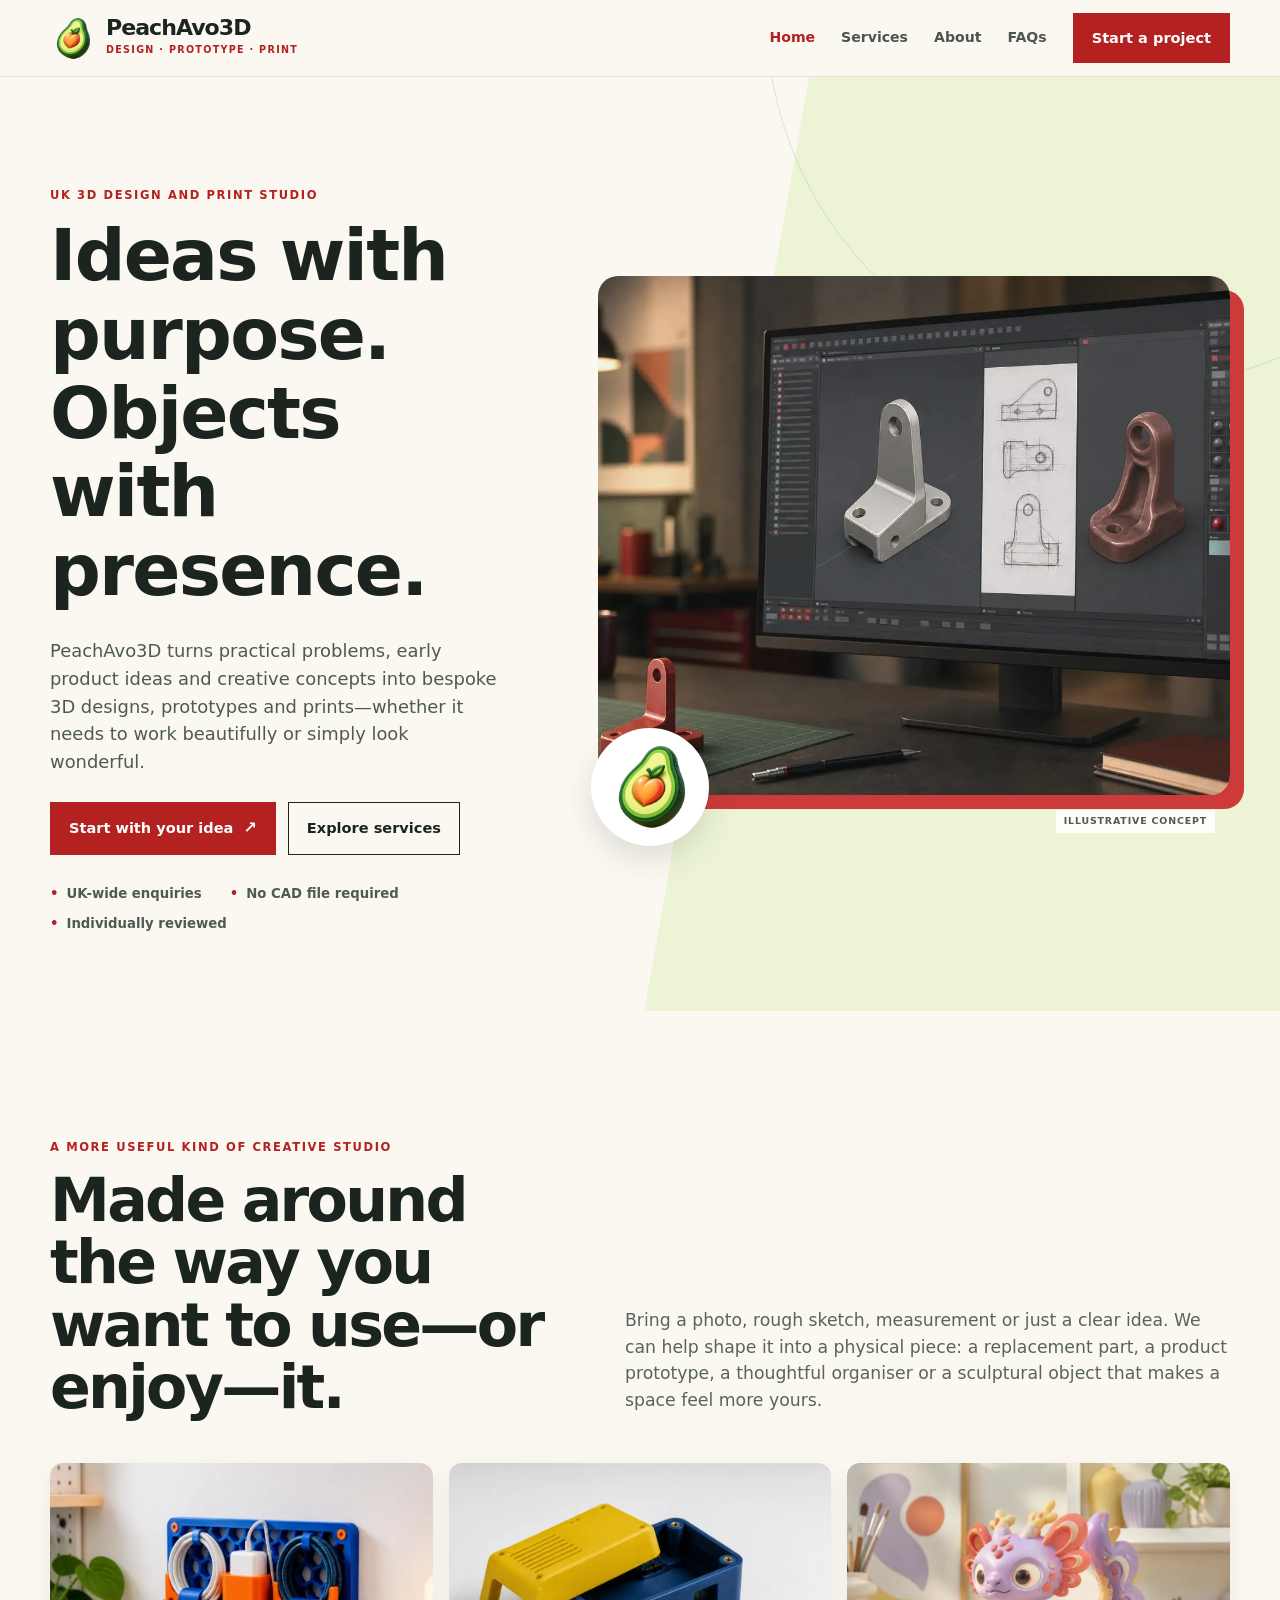
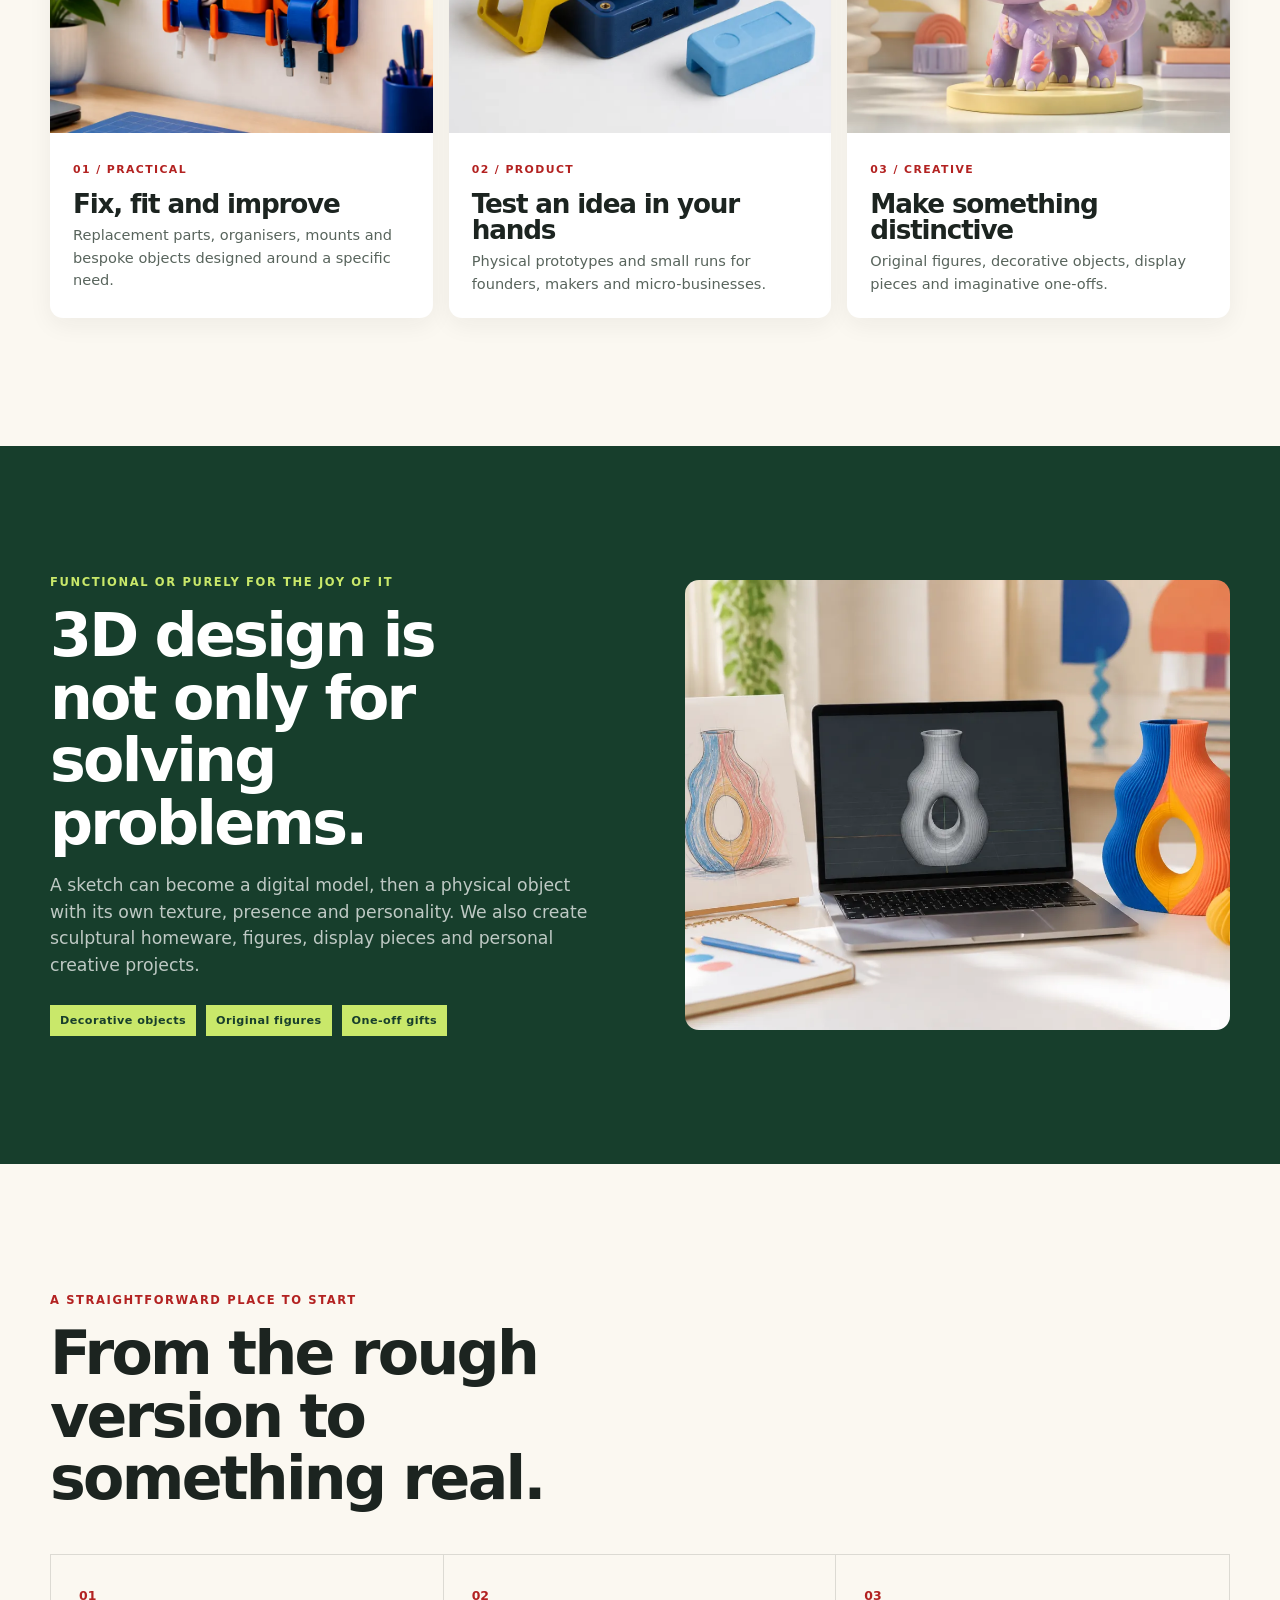
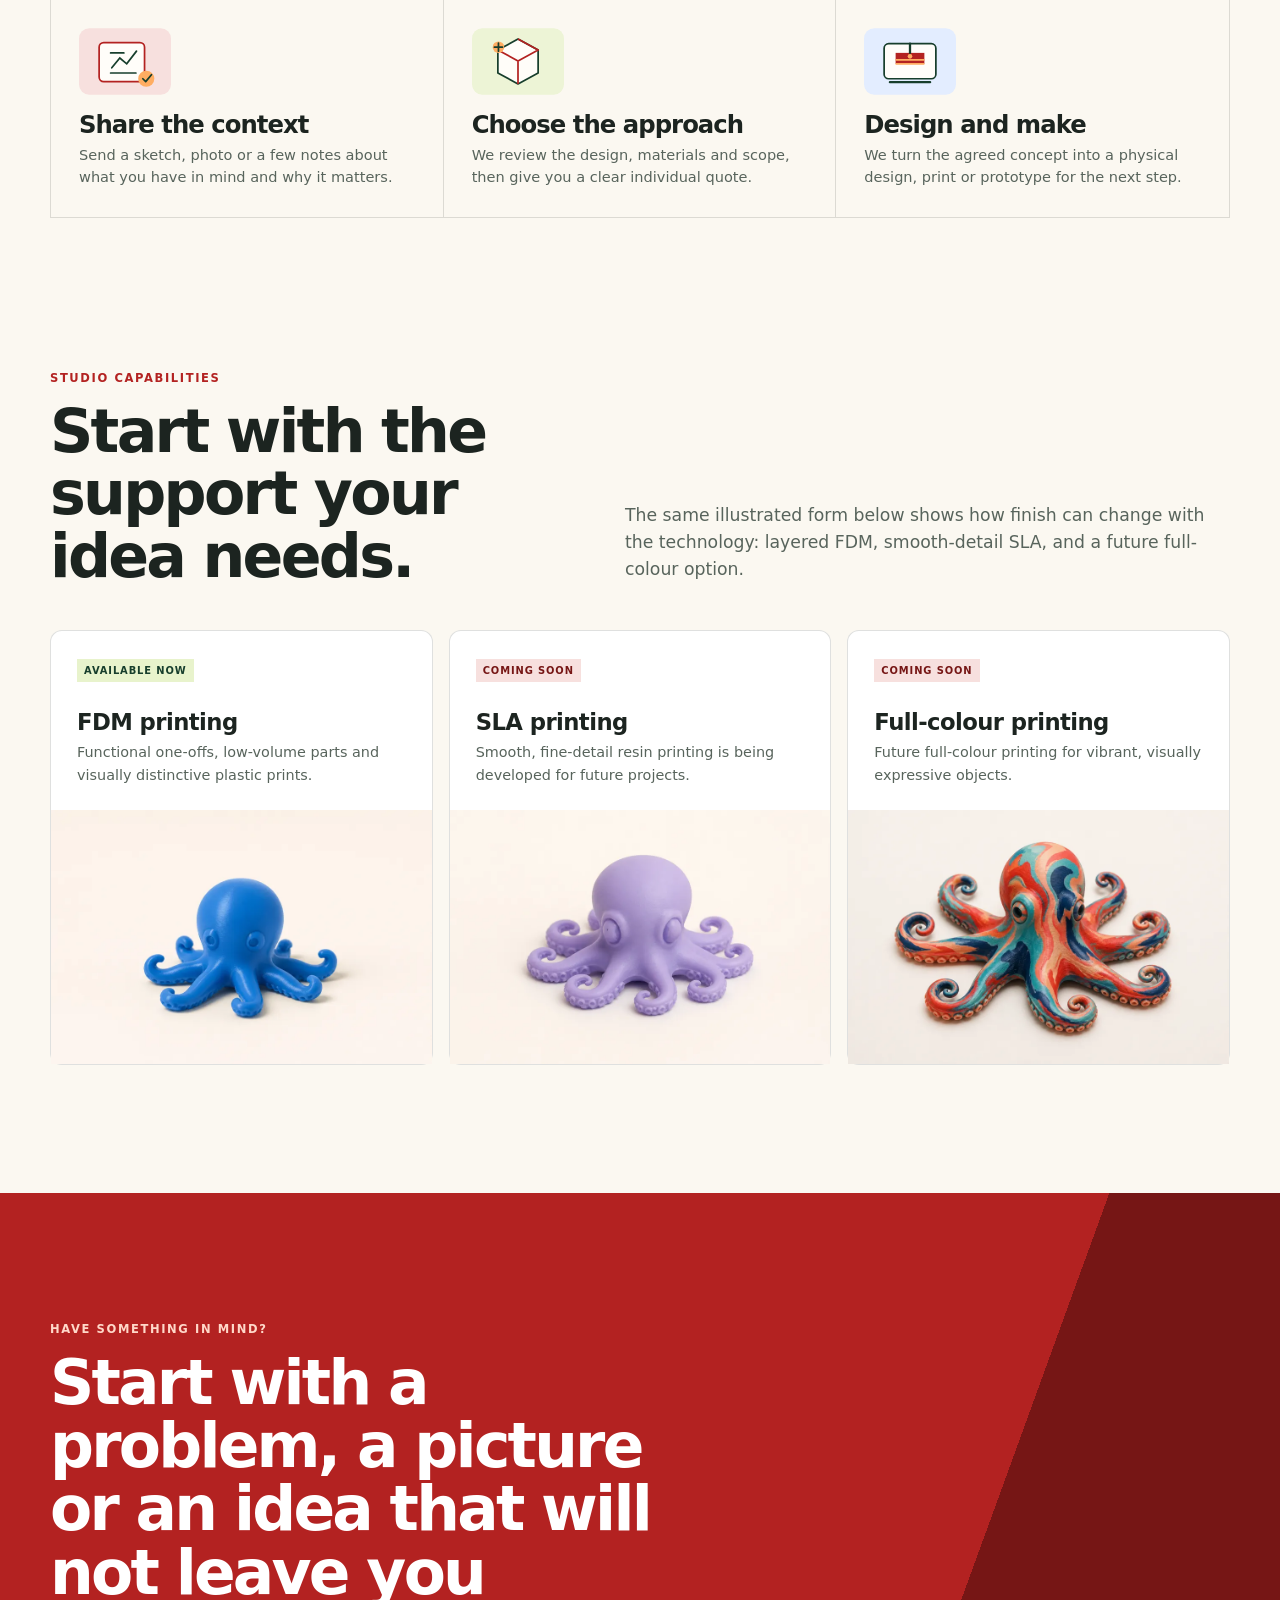
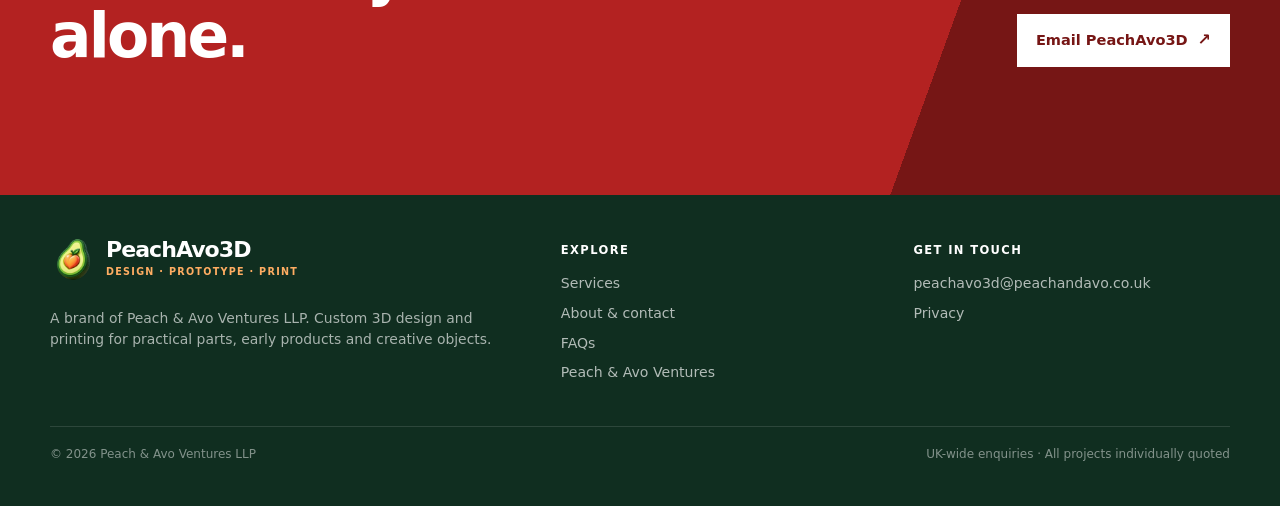
==== Website/index.html @ f4f81113 "Publish PeachAvo3D website" ====
<!doctype html>
<html lang="en-GB">
<head>
  <meta charset="utf-8">
  <meta name="viewport" content="width=device-width, initial-scale=1">
  <title>PeachAvo3D | Custom 3D Design & Printing in the UK</title>
  <meta name="description" content="PeachAvo3D turns practical problems, product ideas and creative concepts into bespoke 3D designs, prototypes, decorative objects and prints. UK-wide enquiries.">
  <link rel="canonical" href="https://peachavo3d.peachandavo.co.uk/">
  <meta property="og:type" content="website"><meta property="og:title" content="PeachAvo3D | Ideas made physical"><meta property="og:description" content="Custom 3D design, prototypes, functional parts and decorative objects for individuals and small businesses."><meta property="og:url" content="https://peachavo3d.peachandavo.co.uk/"><meta property="og:image" content="https://peachavo3d.peachandavo.co.uk/assets/images/illustrative-design-in-progress.png"><meta name="twitter:card" content="summary_large_image"><meta name="theme-color" content="#b32221">
  <link rel="icon" type="image/png" href="assets/brand/favicon.png">
  <link rel="stylesheet" href="assets/styles/site.css">
  <script type="application/ld+json">{"@context":"https://schema.org","@graph":[{"@type":"Organization","@id":"https://peachavo3d.peachandavo.co.uk/#organization","name":"PeachAvo3D","url":"https://peachavo3d.peachandavo.co.uk/","email":"peachavo3d@peachandavo.co.uk","logo":"https://peachavo3d.peachandavo.co.uk/assets/brand/Peach-Avo-Logo-3D.png","description":"UK-based custom 3D design and 3D printing studio for practical parts, prototypes and creative objects.","parentOrganization":{"@type":"Organization","name":"Peach & Avo Ventures LLP","url":"https://www.peachandavo.co.uk/home"}},{"@type":"WebSite","@id":"https://peachavo3d.peachandavo.co.uk/#website","name":"PeachAvo3D","url":"https://peachavo3d.peachandavo.co.uk/","publisher":{"@id":"https://peachavo3d.peachandavo.co.uk/#organization"}},{"@type":"Service","name":"Custom 3D design and printing","provider":{"@id":"https://peachavo3d.peachandavo.co.uk/#organization"},"areaServed":{"@type":"Country","name":"United Kingdom"},"serviceType":["3D design","3D prototyping","FDM 3D printing","Decorative 3D objects"]}]}</script>
</head>
<body>
  <a class="skip-link" href="#main">Skip to content</a>
  <header class="site-header"><div class="shell nav">
    <a class="brand" href="index.html" aria-label="PeachAvo3D home"><img class="brand-logo" src="assets/brand/Peach-Avo-Logo-3D.webp" width="256" height="256" alt="Peach and avocado 3D logo"><span><span class="brand-name">PeachAvo3D</span><span class="brand-tag">Design · prototype · print</span></span></a>
    <button class="menu-toggle" type="button" aria-expanded="false" aria-controls="primary-navigation">Menu</button><nav id="primary-navigation" class="nav-links" aria-label="Main navigation"><a aria-current="page" href="index.html">Home</a><a href="services.html">Services</a><a href="about.html">About</a><a href="faq.html">FAQs</a><a class="button primary" href="mailto:peachavo3d@peachandavo.co.uk?subject=PeachAvo3D%20project%20enquiry">Start a project</a></nav>
  </div></header>
  <main id="main">
    <section class="hero"><div class="shell hero-grid">
      <div><p class="eyebrow">UK 3D design and print studio</p><h1>Ideas with purpose. Objects with presence.</h1><p class="hero-copy">PeachAvo3D turns practical problems, early product ideas and creative concepts into bespoke 3D designs, prototypes and prints—whether it needs to work beautifully or simply look wonderful.</p><div class="hero-actions"><a class="button primary arrow" href="mailto:peachavo3d@peachandavo.co.uk?subject=PeachAvo3D%20project%20enquiry">Start with your idea</a><a class="button" href="services.html">Explore services</a></div><div class="hero-proof"><span>UK-wide enquiries</span><span>No CAD file required</span><span>Individually reviewed</span></div></div>
      <div class="hero-visual"><img class="hero-design" src="assets/images/illustrative-design-in-progress.webp" width="1280" height="854" fetchpriority="high" decoding="async" alt="A functional part evolving from sketch to 3D model in a design workspace"><div class="logo-orbit"><img src="assets/brand/Peach-Avo-Logo-3D.webp" width="256" height="256" alt=""></div><span class="concept-label">Illustrative concept</span></div>
    </div></section>
    <section class="section"><div class="shell"><div class="intro-grid"><div><p class="eyebrow">A more useful kind of creative studio</p><h2 class="section-title">Made around the way you want to use—or enjoy—it.</h2></div><p class="lead">Bring a photo, rough sketch, measurement or just a clear idea. We can help shape it into a physical piece: a replacement part, a product prototype, a thoughtful organiser or a sculptural object that makes a space feel more yours.</p></div>
      <div class="route-grid"><article class="route-card"><img src="assets/images/illustrative-colourful-practical.webp" width="960" height="640" loading="lazy" decoding="async" alt="Illustrative colourful 3D printed cable organiser and wall mount"><div class="route-content"><span class="route-number">01 / PRACTICAL</span><h3>Fix, fit and improve</h3><p>Replacement parts, organisers, mounts and bespoke objects designed around a specific need.</p></div></article><article class="route-card"><img src="assets/images/illustrative-colourful-prototype.webp" width="960" height="640" loading="lazy" decoding="async" alt="Illustrative colourful 3D printed product prototype"><div class="route-content"><span class="route-number">02 / PRODUCT</span><h3>Test an idea in your hands</h3><p>Physical prototypes and small runs for founders, makers and micro-businesses.</p></div></article><article class="route-card"><img src="assets/images/illustrative-colourful-figure.webp" width="960" height="640" loading="lazy" decoding="async" alt="Illustrative colourful original decorative figure"><div class="route-content"><span class="route-number">03 / CREATIVE</span><h3>Make something distinctive</h3><p>Original figures, decorative objects, display pieces and imaginative one-offs.</p></div></article></div>
    </div></section>
    <section class="section breakout"><div class="shell breakout-grid"><div><p class="eyebrow light">Functional or purely for the joy of it</p><h2 class="section-title">3D design is not only for solving problems.</h2><p class="lead">A sketch can become a digital model, then a physical object with its own texture, presence and personality. We also create sculptural homeware, figures, display pieces and personal creative projects.</p><div class="badge-row"><span class="badge">Decorative objects</span><span class="badge">Original figures</span><span class="badge">One-off gifts</span></div></div><div class="breakout-visual"><img src="assets/images/idea-model-print-story.webp" width="1280" height="854" loading="lazy" decoding="async" alt="A sketch, 3D model on a laptop and finished colourful 3D printed vase"></div></div></section>
    <section class="section process-section"><div class="shell"><p class="eyebrow">A straightforward place to start</p><h2 class="section-title">From the rough version to something real.</h2><div class="step-grid"><article class="step"><span class="step-no">01</span><img class="step-visual" src="assets/images/step-share.svg" alt="Illustration of a sketch and idea"><h3>Share the context</h3><p>Send a sketch, photo or a few notes about what you have in mind and why it matters.</p></article><article class="step"><span class="step-no">02</span><img class="step-visual" src="assets/images/step-model.svg" alt="Illustration of a 3D model"><h3>Choose the approach</h3><p>We review the design, materials and scope, then give you a clear individual quote.</p></article><article class="step"><span class="step-no">03</span><img class="step-visual" src="assets/images/step-print.svg" alt="Illustration of a 3D printer"><h3>Design and make</h3><p>We turn the agreed concept into a physical design, print or prototype for the next step.</p></article></div></div></section>
    <section class="section" id="capabilities"><div class="shell"><div class="intro-grid"><div><p class="eyebrow">Studio capabilities</p><h2 class="section-title">Start with the support your idea needs.</h2></div><p class="lead">The same illustrated form below shows how finish can change with the technology: layered FDM, smooth-detail SLA, and a future full-colour option.</p></div><div class="capability-grid"><article class="capability"><span class="status">Available now</span><h3>FDM printing</h3><p>Functional one-offs, low-volume parts and visually distinctive plastic prints.</p><img class="tech-visual" src="assets/images/technology-fdm-fine.webp" width="900" height="600" loading="lazy" decoding="async" alt="Fine-layer blue FDM printed octopus sample"></article><article class="capability"><span class="status coming">Coming soon</span><h3>SLA printing</h3><p>Smooth, fine-detail resin printing is being developed for future projects.</p><img class="tech-visual" src="assets/images/technology-sla.webp" width="900" height="600" loading="lazy" decoding="async" alt="Smooth lavender SLA printed octopus sample"></article><article class="capability"><span class="status coming">Coming soon</span><h3>Full-colour printing</h3><p>Future full-colour printing for vibrant, visually expressive objects.</p><img class="tech-visual" src="assets/images/technology-full-colour.webp" width="900" height="600" loading="lazy" decoding="async" alt="Vibrant full-colour octopus print sample"></article></div></div></section>
    <section class="section callout"><div class="shell callout-grid"><div><p class="eyebrow">Have something in mind?</p><h2>Start with a problem, a picture or an idea that will not leave you alone.</h2></div><a class="button light arrow" href="mailto:peachavo3d@peachandavo.co.uk?subject=PeachAvo3D%20project%20enquiry">Email PeachAvo3D</a></div></section>
  </main>
  <footer class="site-footer"><div class="shell"><div class="footer-grid"><div><a class="brand" href="index.html"><img class="brand-logo" src="assets/brand/Peach-Avo-Logo-3D.webp" width="256" height="256" alt="Peach and avocado 3D logo"><span><span class="brand-name">PeachAvo3D</span><span class="brand-tag">Design · prototype · print</span></span></a><p class="footer-copy">A brand of <a href="https://www.peachandavo.co.uk/home">Peach &amp; Avo Ventures LLP</a>. Custom 3D design and printing for practical parts, early products and creative objects.</p></div><div><p class="footer-title">Explore</p><div class="footer-links"><a href="services.html">Services</a><a href="about.html">About & contact</a><a href="faq.html">FAQs</a><a href="https://www.peachandavo.co.uk/home">Peach &amp; Avo Ventures</a></div></div><div><p class="footer-title">Get in touch</p><div class="footer-links"><a href="mailto:peachavo3d@peachandavo.co.uk">peachavo3d@peachandavo.co.uk</a><a href="privacy.html">Privacy</a></div></div></div><div class="footer-bottom"><span>© 2026 Peach &amp; Avo Ventures LLP</span><span>UK-wide enquiries · All projects individually quoted</span></div></div></footer>
<script src="assets/scripts/site.js" defer></script>
</body></html>
---- Website/assets/styles/site.css ----
:root {
  --burgundy: #b32221;
  --burgundy-dark: #761615;
  --burgundy-pale: #f7e0de;
  --forest: #173e2c;
  --forest-deep: #102e20;
  --avocado: #c9e86a;
  --avocado-pale: #edf4d6;
  --peach: #ffad62;
  --cream: #fbf8f1;
  --paper: #fffdf9;
  --ink: #1c2420;
  --muted: #58645c;
  --line: rgba(28, 36, 32, .14);
  --display: 'Avenir Next', Avenir, 'Helvetica Neue', ui-sans-serif, system-ui, sans-serif;
  --body: Inter, ui-sans-serif, system-ui, -apple-system, BlinkMacSystemFont, 'Segoe UI', sans-serif;
}

* { box-sizing: border-box; }
html { scroll-behavior: smooth; }
body { margin: 0; color: var(--ink); background: var(--cream); font: 16px/1.55 var(--body); }
img { max-width: 100%; display: block; }
a { color: inherit; text-decoration: none; }
a:focus-visible, button:focus-visible { outline: 3px solid var(--peach); outline-offset: 4px; }
.skip-link { position: absolute; z-index: 20; top: -60px; left: 16px; padding: 10px 14px; color: #fff; background: var(--burgundy); }
.skip-link:focus { top: 16px; }
.shell { width: min(1180px, calc(100% - 48px)); margin: 0 auto; }
.section { padding: clamp(72px, 10vw, 130px) 0; }
.eyebrow { margin: 0 0 12px; color: var(--burgundy); font-size: .72rem; font-weight: 800; letter-spacing: .14em; text-transform: uppercase; }
.eyebrow.light { color: var(--avocado); }
.section-title { max-width: 12ch; margin: 0; font: 600 clamp(2.55rem, 4.7vw, 4.7rem)/1.04 var(--display); letter-spacing: -.045em; }
.lead { max-width: 42rem; color: var(--muted); font-size: 1.08rem; }
.button { display: inline-flex; align-items: center; justify-content: center; min-height: 48px; padding: 13px 18px; border: 1px solid currentColor; font-size: .91rem; font-weight: 780; transition: transform .18s ease, box-shadow .18s ease, background .18s ease; }
.button:hover { transform: translateY(-2px); box-shadow: 0 8px 15px rgba(20, 35, 25, .13); }
.button.primary { color: #fff; background: var(--burgundy); border-color: var(--burgundy); }
.button.primary:hover { background: var(--burgundy-dark); }
.button.light { color: var(--burgundy-dark); background: #fff; border-color: #fff; }
.button.arrow::after { content: '↗'; margin-left: 10px; font-size: 1.1em; }

/* Header */
.site-header { position: sticky; z-index: 10; top: 0; border-bottom: 1px solid rgba(23, 62, 44, .1); background: rgba(251, 248, 241, .94); backdrop-filter: blur(12px); }
.nav { display: flex; align-items: center; justify-content: space-between; min-height: 76px; gap: 24px; }
.brand { display: inline-flex; align-items: center; gap: 11px; }
.brand-logo { width: 45px; height: 45px; object-fit: contain; }
.brand-name { display: block; font: 600 1.38rem/.95 var(--display); letter-spacing: -.045em; }
.brand-tag { display: block; margin-top: 4px; color: var(--burgundy); font-size: .6rem; font-weight: 850; letter-spacing: .135em; text-transform: uppercase; }
.nav-links { display: flex; align-items: center; gap: 26px; color: #49554e; font-size: .88rem; font-weight: 600; }
.nav-links a:not(.button):hover, .nav-links a[aria-current='page'] { color: var(--burgundy); }
.menu-toggle { display: none; align-items: center; gap: 8px; min-height: 42px; padding: 9px 12px; color: var(--forest); background: transparent; border: 1px solid var(--line); font: 700 .8rem var(--body); cursor: pointer; }

/* Home */
.hero { position: relative; overflow: hidden; padding: clamp(64px, 9vw, 110px) 0 76px; background: linear-gradient(100deg, var(--cream) 0 56%, var(--avocado-pale) 56%); }
.hero::before { position: absolute; width: 58vw; height: 58vw; max-width: 760px; max-height: 760px; right: -18vw; top: -34vw; content: ''; border: 1px solid rgba(23, 62, 44, .12); border-radius: 50%; }
.hero-grid { position: relative; display: grid; grid-template-columns: .83fr 1.17fr; align-items: center; gap: clamp(36px, 6vw, 78px); }
.hero h1 { max-width: 12ch; margin: 0; font: 600 clamp(3.08rem, 5.55vw, 5.5rem)/1.11 var(--display); letter-spacing: -.025em; }
.hero-copy { max-width: 37rem; margin: 26px 0; color: #4e5a52; font-size: 1.12rem; }
.hero-actions { display: flex; flex-wrap: wrap; gap: 12px; }
.hero-proof { display: flex; flex-wrap: wrap; gap: 10px 28px; margin-top: 29px; color: #4e5a52; font-size: .83rem; font-weight: 710; }
.hero-proof span::before { content: '•'; margin-right: 8px; color: var(--burgundy); }
.hero-visual { position: relative; min-height: 570px; }
.hero-design { position: absolute; width: 98%; height: 91%; right: 0; top: 0; border-radius: 20px; object-fit: cover; filter: brightness(1.32) saturate(.84) contrast(.9); box-shadow: 14px 14px 0 var(--burgundy); }
.logo-orbit { position: absolute; width: 118px; height: 118px; left: 1%; bottom: 0; padding: 14px; border-radius: 50%; background: #fff; box-shadow: 0 12px 30px rgba(25, 50, 35, .14); }
.logo-orbit img { width: 100%; height: 100%; object-fit: contain; }
.concept-label { position: absolute; right: 15px; bottom: 13px; padding: 4px 8px; color: #4f5a52; background: rgba(255, 255, 255, .88); font-size: .59rem; font-weight: 800; letter-spacing: .09em; text-transform: uppercase; }
.intro-grid { display: grid; grid-template-columns: .9fr 1.1fr; gap: 80px; align-items: end; }
.intro-grid .lead { margin: 0 0 5px auto; }
.route-grid { display: grid; grid-template-columns: repeat(3, 1fr); gap: 16px; margin-top: 44px; }
.route-card { overflow: hidden; border-radius: 13px; background: #fff; box-shadow: 0 7px 25px rgba(30, 38, 32, .06); }
.route-card img { width: 100%; height: 270px; object-fit: cover; }
.route-content { padding: 23px; }
.route-number { color: var(--burgundy); font-size: .68rem; font-weight: 850; letter-spacing: .13em; }
.route-card h3 { margin: 10px 0 7px; font: 650 1.64rem/1 var(--display); letter-spacing: -.045em; }
.route-card p { margin: 0; color: var(--muted); font-size: .91rem; }
.breakout { overflow: hidden; color: #fff; background: var(--forest); }
.breakout-grid { display: grid; grid-template-columns: 1fr 1fr; align-items: center; gap: clamp(42px, 7vw, 90px); }
.breakout .section-title { color: #fff; }
.breakout .lead { color: rgba(255,255,255,.72); }
.breakout-visual { min-height: 450px; border-radius: 14px; overflow: hidden; }
.breakout-visual img { width: 100%; height: 100%; min-height: 450px; object-fit: cover; }
.badge-row { display: flex; flex-wrap: wrap; gap: 10px; margin-top: 26px; }
.badge { padding: 7px 10px; color: #173e2c; background: var(--avocado); font-size: .7rem; font-weight: 800; letter-spacing: .04em; }
.step-grid { display: grid; grid-template-columns: repeat(3, 1fr); margin-top: 44px; border: 1px solid var(--line); }
.step { min-height: 215px; padding: 28px; border-right: 1px solid var(--line); }
.step:last-child { border-right: 0; }
.step-no { color: var(--burgundy); font-size: .78rem; font-weight: 850; }
.step-visual { width: 92px; height: 67px; margin: 20px 0 2px; }
.step h3 { margin: 18px 0 7px; font: 600 1.52rem/1 var(--display); letter-spacing: -.04em; }
.step p { margin: 0; color: var(--muted); font-size: .91rem; }
.process-section { padding-bottom: clamp(52px, 6vw, 76px); }
#capabilities { padding-top: clamp(52px, 6vw, 76px); }
.capability-grid { display: grid; grid-template-columns: repeat(3, 1fr); gap: 16px; margin-top: 42px; }
.capability { min-height: 190px; padding: 26px; background: #fff; border: 1px solid var(--line); border-radius: 12px; }
.capability h3 { margin: 28px 0 7px; font: 600 1.42rem/1.08 var(--display); letter-spacing: -.025em; }
.capability p { margin: 0; color: var(--muted); font-size: .9rem; }
.tech-visual { display: block; width: calc(100% + 52px); max-width: none; height: auto; margin: 24px -26px -26px; object-fit: cover; }
.status { display: inline-flex; padding: 4px 7px; color: var(--forest); background: #e8f3cc; font-size: .62rem; font-weight: 850; letter-spacing: .09em; text-transform: uppercase; }
.status.coming { color: var(--burgundy-dark); background: var(--burgundy-pale); }
.callout { color: #fff; background: linear-gradient(110deg, var(--burgundy) 0 74%, var(--burgundy-dark) 74%); }
.callout-grid { display: flex; align-items: end; justify-content: space-between; gap: 36px; }
.callout h2 { max-width: 15ch; margin: 0; font: 600 clamp(2.7rem, 4.8vw, 4.7rem)/1.03 var(--display); letter-spacing: -.045em; }
.callout .eyebrow { color: #ffd8c9; }

/* Shared pages */
.page-hero { padding: 72px 0 64px; background: var(--avocado-pale); }
.page-hero.with-image { padding: 54px 0; }
.page-hero-grid { display: grid; grid-template-columns: .86fr 1.14fr; align-items: center; gap: 68px; }
.page-hero-image { min-height: 330px; border-radius: 15px; object-fit: cover; box-shadow: 11px 11px 0 var(--burgundy); }
.page-hero .shell { max-width: 1180px; }
.page-hero h1 { max-width: 11ch; margin: 0; font: 600 clamp(3.35rem, 6vw, 6rem)/1.03 var(--display); letter-spacing: -.045em; }
.page-hero .lead { margin-bottom: 0; }
.service-grid { display: grid; grid-template-columns: repeat(2, 1fr); gap: 18px; }
.service-card { min-height: 340px; padding: 32px; background: #fff; border-radius: 14px; box-shadow: 0 8px 26px rgba(30,38,32,.05); }
.service-card .icon { display: grid; width: 48px; height: 48px; place-items: center; color: var(--burgundy); background: var(--burgundy-pale); border-radius: 50%; font-size: 1.35rem; }
.service-card h2 { margin: 56px 0 10px; font: 650 2rem/1 var(--display); letter-spacing: -.05em; }
.service-card p { max-width: 33rem; margin: 0; color: var(--muted); }
.service-card ul { margin: 20px 0 0; padding: 0; list-style: none; color: #455249; font-size: .91rem; }
.service-card li { margin: 8px 0; }
.service-card li::before { margin-right: 8px; color: var(--burgundy); content: '•'; }
.image-text { display: grid; grid-template-columns: 1.05fr .95fr; align-items: center; gap: 80px; }
.image-text.reverse { grid-template-columns: .95fr 1.05fr; }
.image-text .photo { min-height: 450px; border-radius: 14px; overflow: hidden; }
.image-text .photo img { width: 100%; height: 100%; min-height: 450px; object-fit: cover; }
.image-text h2 { margin: 0; font: 650 clamp(2.25rem, 3.6vw, 3.5rem)/.96 var(--display); letter-spacing: -.06em; }
.project-grid { display: grid; grid-template-columns: repeat(2, 1fr); gap: 18px; }
.project { overflow: hidden; border-radius: 14px; background: #fff; }
.project img { width: 100%; height: 370px; object-fit: cover; }
.project-content { padding: 24px; }
.project-content h2 { margin: 9px 0 7px; font: 650 1.8rem/1 var(--display); letter-spacing: -.045em; }
.project-content p { margin: 0; color: var(--muted); font-size: .91rem; }
.label { color: var(--burgundy); font-size: .67rem; font-weight: 850; letter-spacing: .12em; text-transform: uppercase; }
.about-grid { display: grid; grid-template-columns: .85fr 1.15fr; gap: 80px; }
.about-grid h2 { margin: 0; font: 650 clamp(2.4rem, 4vw, 4rem)/.95 var(--display); letter-spacing: -.06em; }
.about-grid p { color: var(--muted); font-size: 1.05rem; }
.brief-box { margin-top: 46px; padding: 28px; border-radius: 12px; color: #fff; background: var(--forest); }
.brief-box h3 { margin: 0 0 13px; font: 650 1.6rem/1 var(--display); }
.brief-box ol { margin: 0; padding-left: 20px; color: rgba(255,255,255,.78); }
.brief-box li + li { margin-top: 6px; }
.faq { max-width: 800px; }
.faq-hub .shell { max-width: 1080px; }
.faq-layout { display: grid; grid-template-columns: 225px minmax(0, 1fr); align-items: start; gap: clamp(44px, 7vw, 104px); }
.faq-sidebar { position: sticky; top: 102px; padding: 22px; border-radius: 14px; background: var(--avocado-pale); }
.faq-sidebar .eyebrow { margin-bottom: 14px; }
.faq-jump { display: grid; gap: 7px; margin: 0; }
.faq-jump a { padding: 10px 11px; color: var(--forest); border-radius: 8px; font-size: .86rem; font-weight: 700; }
.faq-jump a:hover { color: #fff; background: var(--burgundy); }
.faq-side-note { margin: 24px 0 0; color: var(--muted); font-size: .8rem; line-height: 1.45; }
.faq-content { min-width: 0; }
.faq-group { max-width: none; }
.faq-group + .faq-group { margin-top: clamp(74px, 9vw, 118px); }
.faq-group h2 { max-width: 18ch; margin: 0 0 28px; font: 600 clamp(2.25rem, 3.3vw, 3.35rem)/1.06 var(--display); letter-spacing: -.04em; }
.faq-group details { margin-top: 11px; overflow: hidden; border: 1px solid var(--line); border-radius: 10px; background: #fff; transition: border-color .18s ease, box-shadow .18s ease; }
.faq-group details[open] { border-color: rgba(179, 34, 33, .35); box-shadow: 0 8px 24px rgba(30, 38, 32, .06); }
.faq-group summary { position: relative; padding: 18px 52px 18px 20px; cursor: pointer; list-style: none; font-size: 1rem; font-weight: 720; line-height: 1.35; }
.faq-group summary::-webkit-details-marker { display: none; }
.faq-group summary::after { position: absolute; right: 19px; top: 50%; content: '+'; color: var(--burgundy); font-size: 1.45rem; font-weight: 400; line-height: 1; transform: translateY(-50%); }
.faq-group details[open] summary::after { content: '–'; }
.faq-group p { max-width: 700px; margin: 0; padding: 0 20px 20px; color: var(--muted); font-size: .96rem; }
.privacy { max-width: 780px; }
.privacy h2 { margin: 40px 0 8px; font: 650 1.8rem/1 var(--display); }
.privacy p, .privacy li { color: var(--muted); }

/* Footer */
.site-footer { padding: 42px 0; color: #d9e1d8; background: var(--forest-deep); }
.footer-grid { display: grid; grid-template-columns: 1.2fr .8fr .8fr; gap: 36px; }
.site-footer .brand-name { color: #fff; }
.site-footer .brand-tag { color: var(--peach); }
.footer-copy { max-width: 29rem; margin: 18px 0 0; color: rgba(255,255,255,.64); font-size: .87rem; }
.footer-title { margin: 5px 0 13px; color: #fff; font-size: .72rem; font-weight: 850; letter-spacing: .12em; text-transform: uppercase; }
.footer-links { display: grid; gap: 8px; color: rgba(255,255,255,.68); font-size: .88rem; }
.footer-links a:hover { color: var(--avocado); }
.footer-bottom { display: flex; justify-content: space-between; gap: 16px; margin-top: 42px; padding-top: 18px; color: rgba(255,255,255,.48); border-top: 1px solid rgba(255,255,255,.12); font-size: .75rem; }

@media (max-width: 850px) {
  .shell { width: min(100% - 34px, 650px); }
  .nav { position: relative; }
  .menu-toggle { display: inline-flex; }
  .nav-links { position: absolute; z-index: 2; top: calc(100% - 1px); left: 0; right: 0; display: none; flex-direction: column; align-items: stretch; gap: 0; padding: 10px 17px 17px; color: #49554e; background: rgba(251, 248, 241, .98); border-top: 1px solid var(--line); box-shadow: 0 12px 24px rgba(30, 38, 32, .1); }
  .nav-links.is-open { display: flex; }
  .nav-links a:not(.button) { padding: 11px 0; }
  .nav-links .button { width: 100%; margin-top: 8px; }
  .hero { padding-top: 48px; background: linear-gradient(160deg, var(--cream) 0 53%, var(--avocado-pale) 53%); }
  .hero-grid, .intro-grid, .breakout-grid, .image-text, .image-text.reverse, .about-grid, .page-hero-grid { grid-template-columns: 1fr; gap: 38px; }
  .faq-layout { grid-template-columns: 1fr; gap: 38px; }
  .faq-sidebar { position: static; }
  .faq-jump { grid-template-columns: repeat(2, minmax(0, 1fr)); }
  .intro-grid .lead { margin: 0; }
  .hero-visual { min-height: 410px; order: -1; }
  .hero-design { width: 95%; height: 86%; }
  .logo-orbit { width: 96px; height: 96px; }
  .route-grid, .capability-grid { grid-template-columns: 1fr; }
  .route-card { display: grid; grid-template-columns: .9fr 1.1fr; }
  .route-card img { height: 100%; min-height: 220px; }
  .step-grid { grid-template-columns: 1fr; }
  .step { min-height: 0; border-right: 0; border-bottom: 1px solid var(--line); }
  .step:last-child { border-bottom: 0; }
  .service-grid, .project-grid { grid-template-columns: 1fr; }
  .callout-grid { display: block; }
  .callout .button { margin-top: 26px; }
  .footer-grid { grid-template-columns: 1fr 1fr; }
  .footer-grid > :first-child { grid-column: 1 / -1; }
}

@media (max-width: 500px) {
  .section { padding: 68px 0; }
  .hero h1, .page-hero h1 { font-size: clamp(3.2rem, 15vw, 4.6rem); }
  .hero-visual { min-height: 350px; }
  .hero-design { width: 92%; height: 78%; }
  .route-card { display: block; }
  .route-card img { height: 220px; }
  .breakout-visual, .breakout-visual img, .image-text .photo, .image-text .photo img { min-height: 330px; }
  .footer-grid { grid-template-columns: 1fr; }
  .footer-grid > :first-child { grid-column: auto; }
  .footer-bottom { display: block; }
  .footer-bottom span + span { display: block; margin-top: 5px; }
  .faq-jump { grid-template-columns: 1fr; }
}
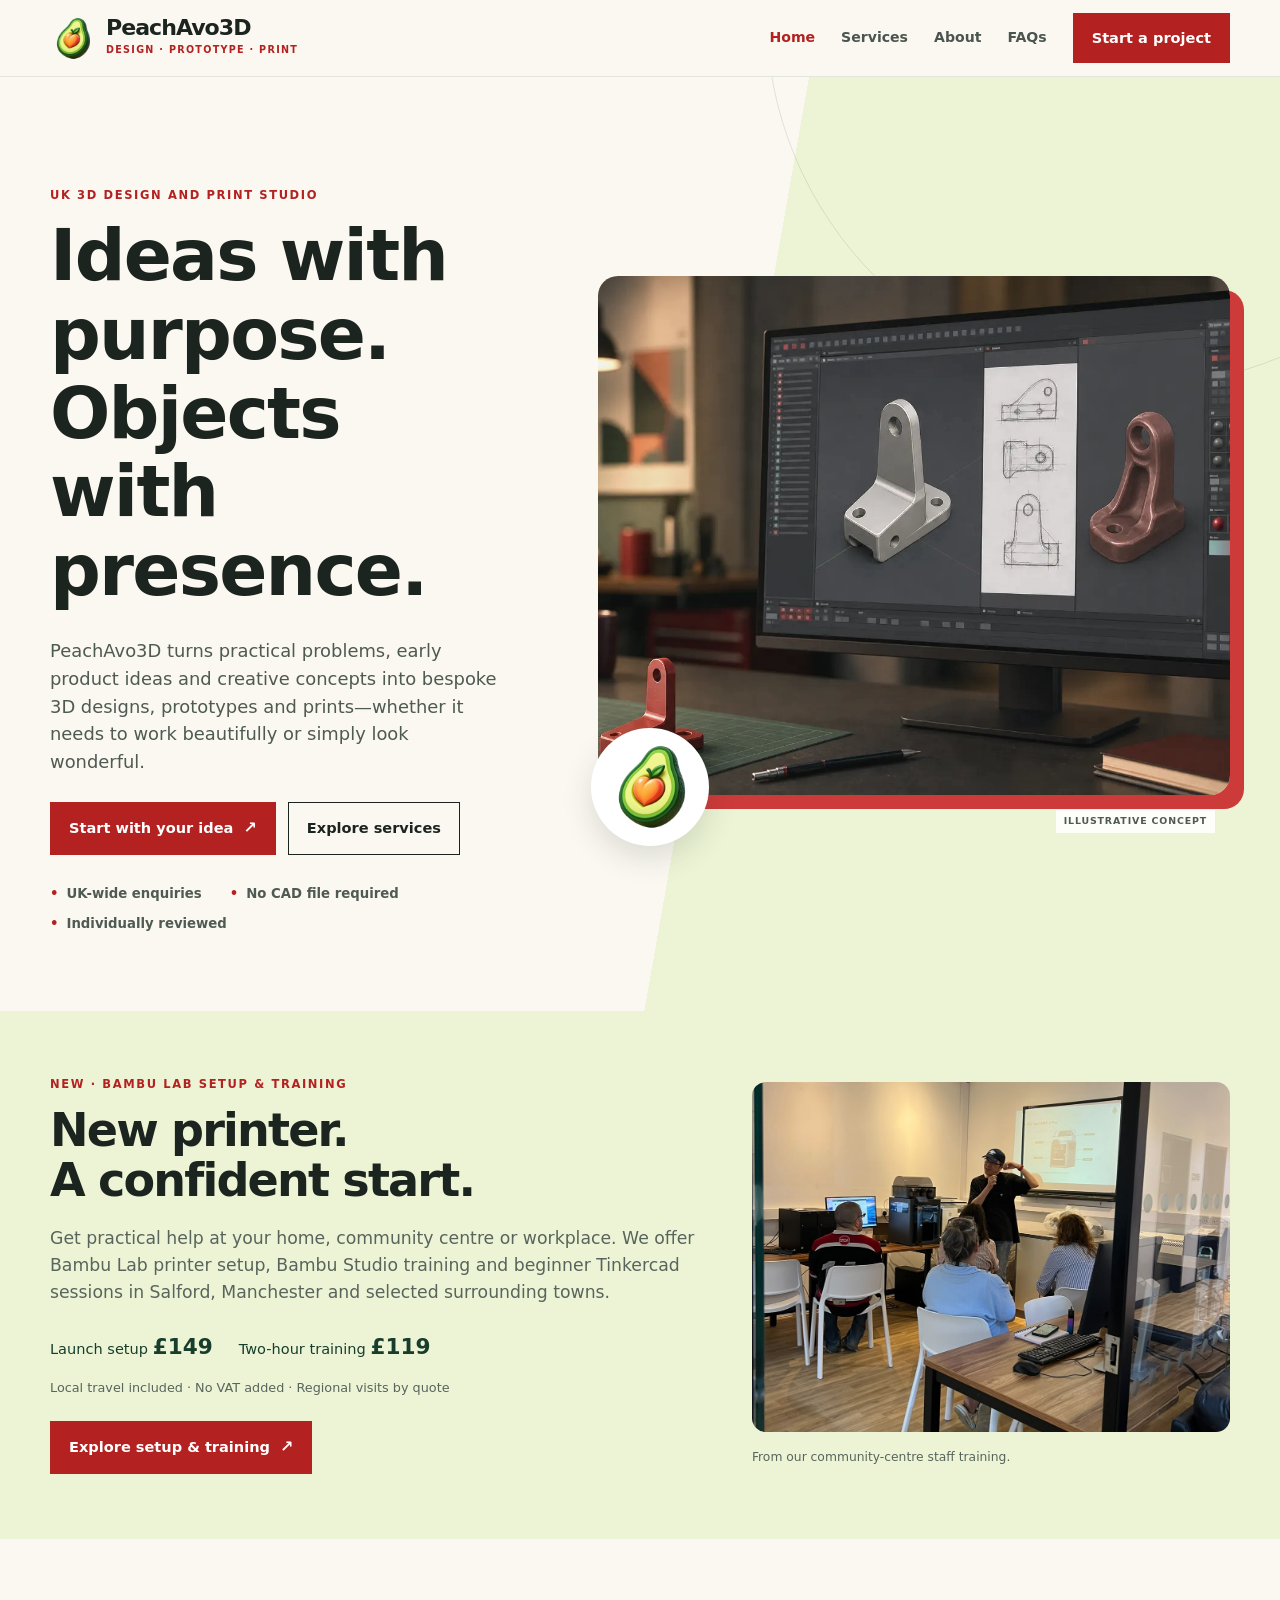
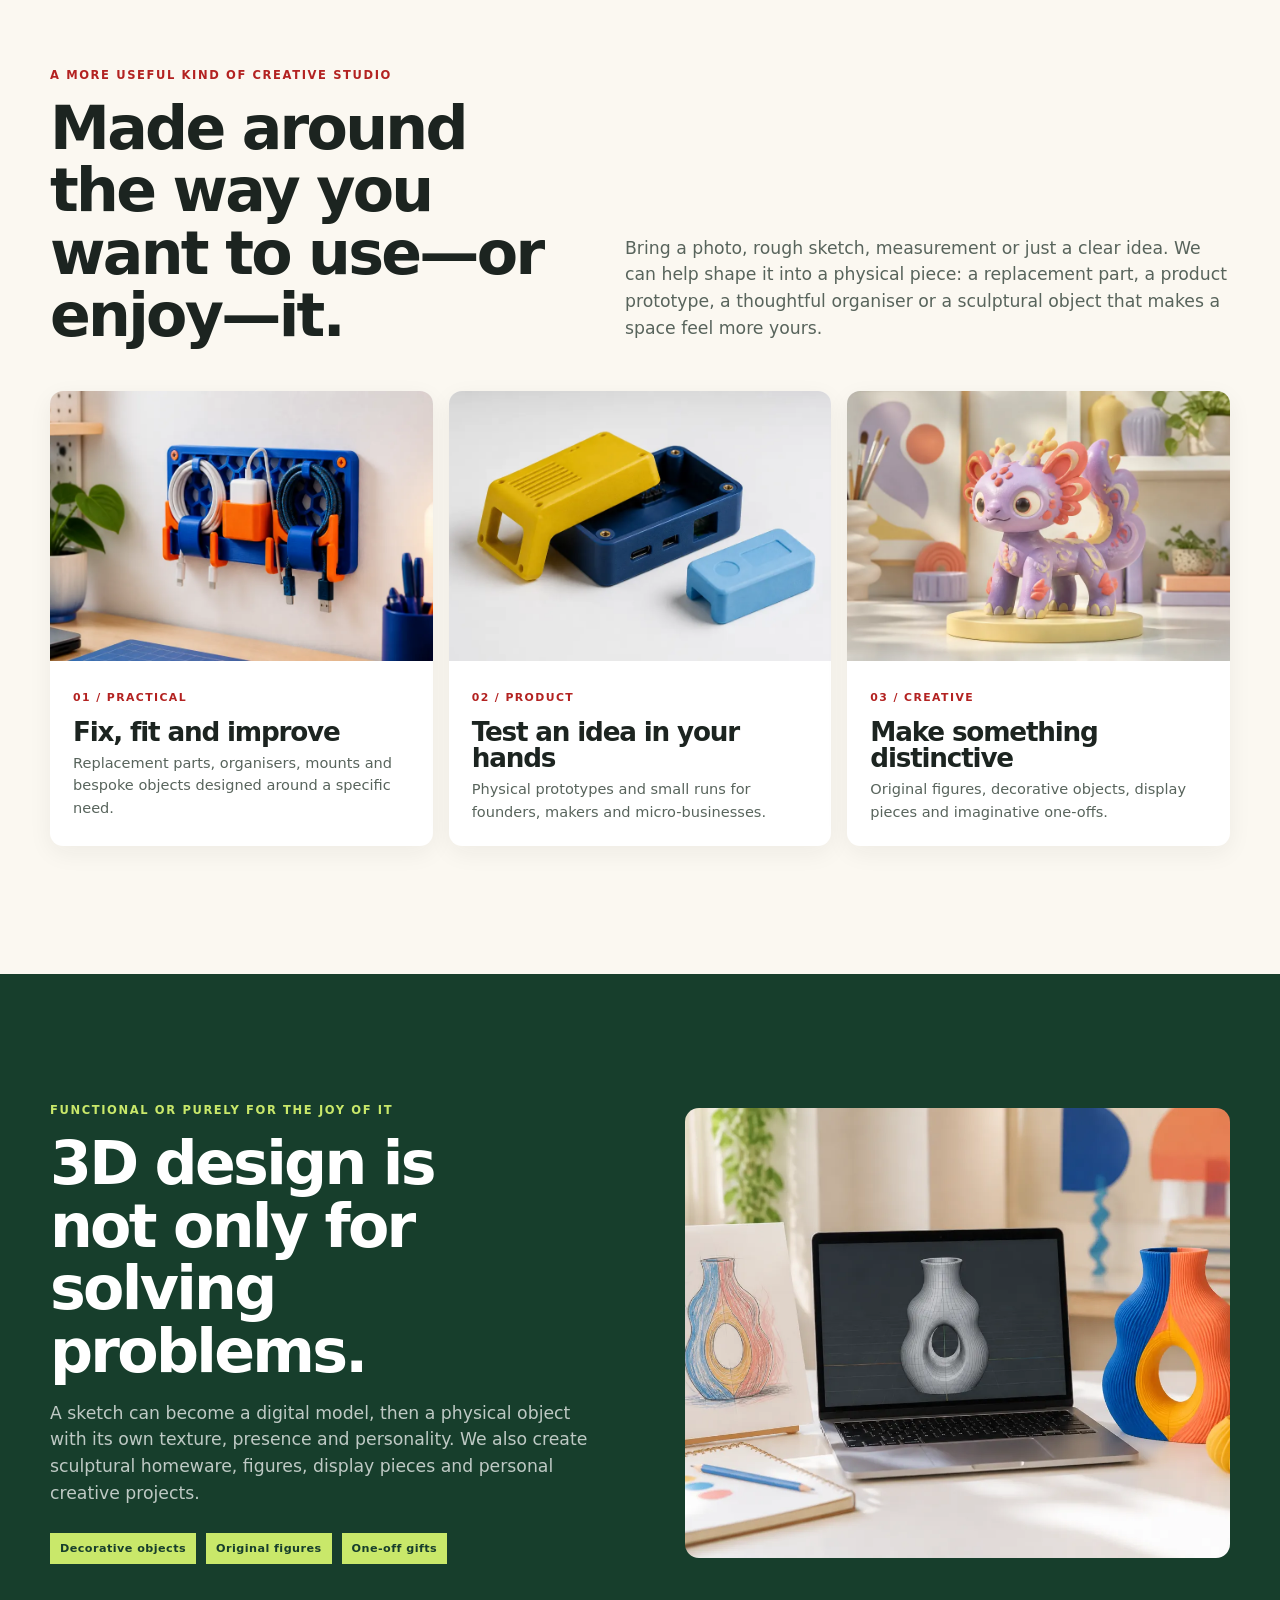
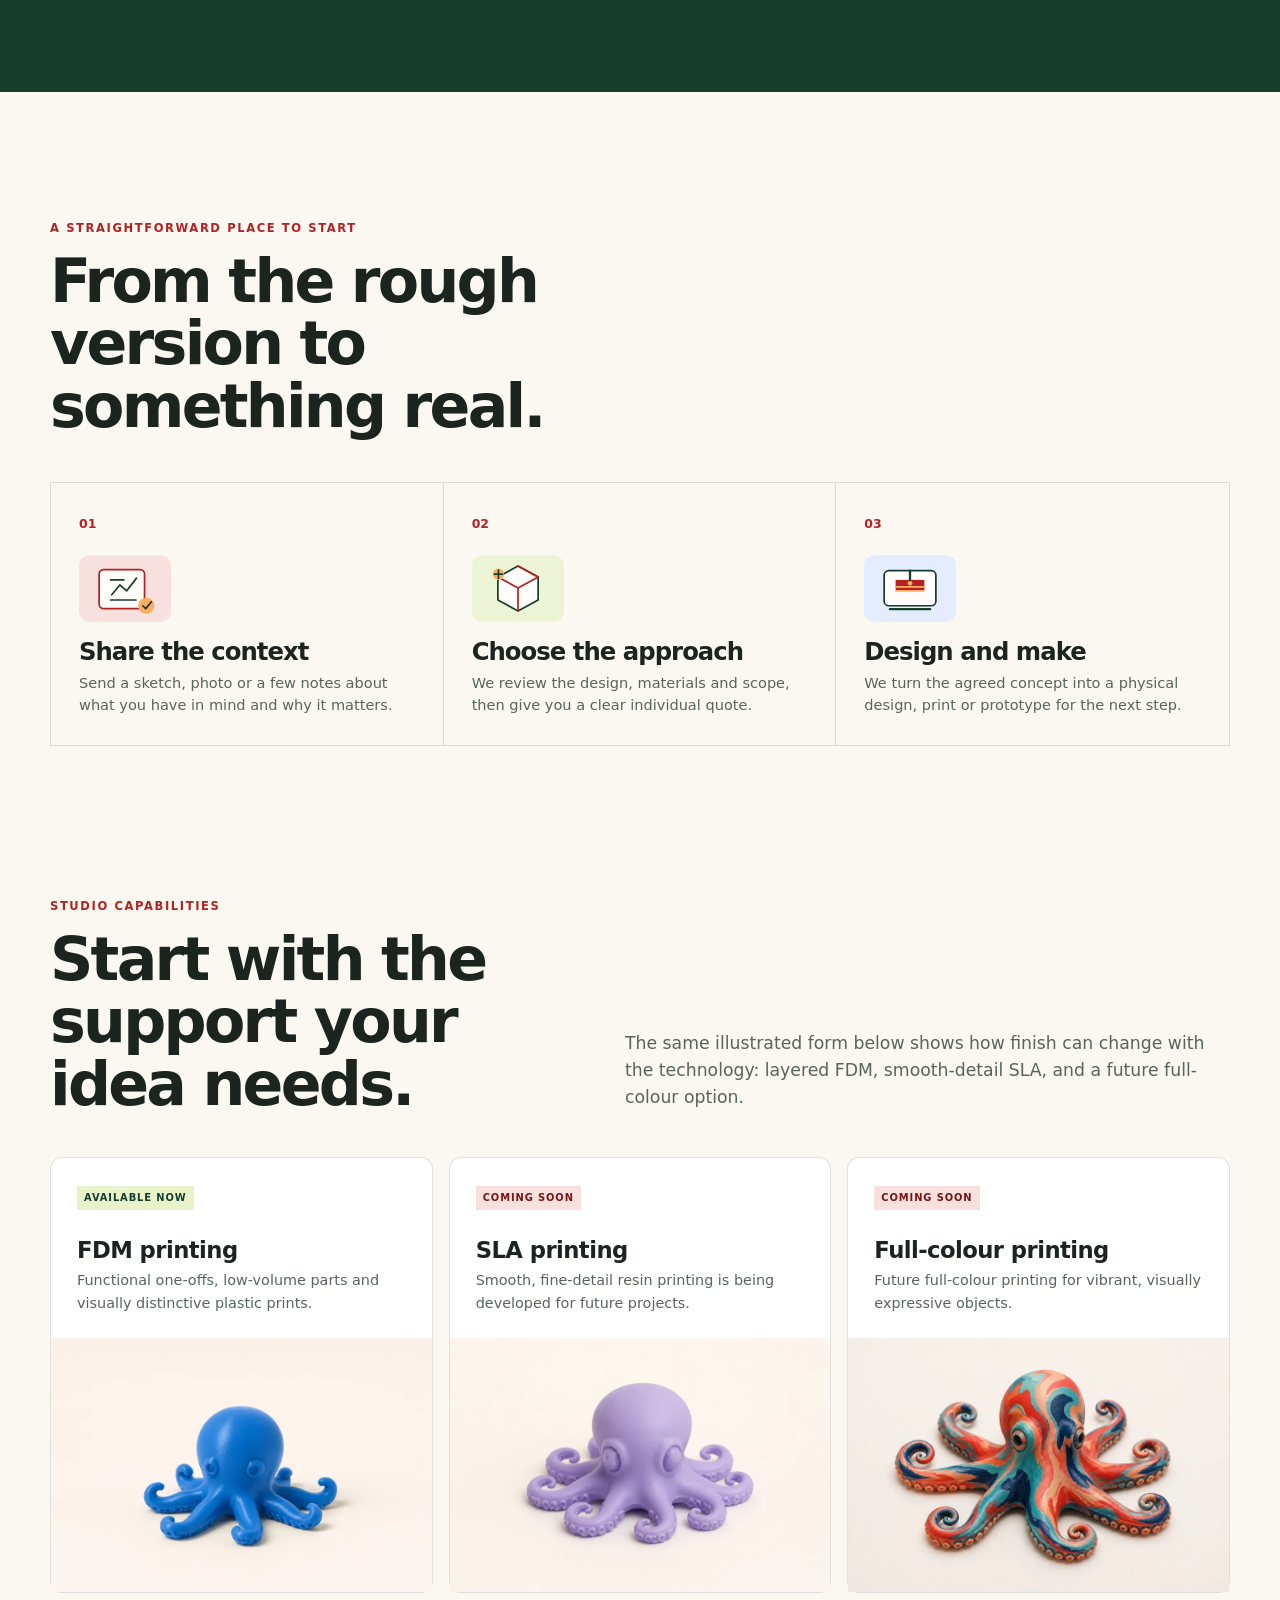
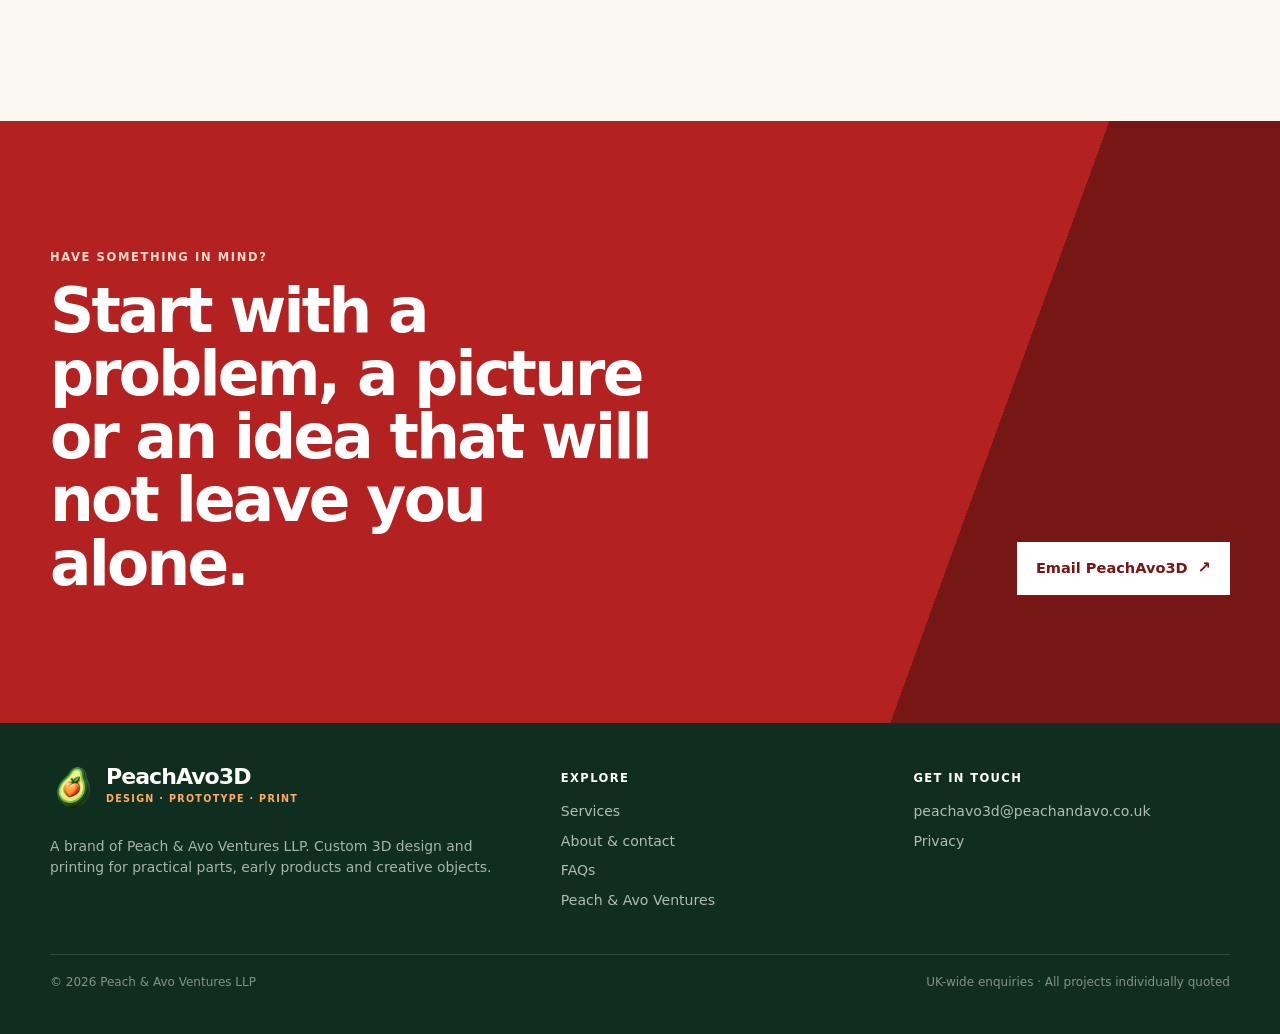
==== commit 56f5433f: "Launch Bambu Lab setup and training service pages" ====
--- a/Website/index.html
+++ b/Website/index.html
@@ -9,7 +9,8 @@
   <meta property="og:type" content="website"><meta property="og:title" content="PeachAvo3D | Ideas made physical"><meta property="og:description" content="Custom 3D design, prototypes, functional parts and decorative objects for individuals and small businesses."><meta property="og:url" content="https://peachavo3d.peachandavo.co.uk/"><meta property="og:image" content="https://peachavo3d.peachandavo.co.uk/assets/images/illustrative-design-in-progress.png"><meta name="twitter:card" content="summary_large_image"><meta name="theme-color" content="#b32221">
   <link rel="icon" type="image/png" href="assets/brand/favicon.png">
   <link rel="stylesheet" href="assets/styles/site.css">
-  <script type="application/ld+json">{"@context":"https://schema.org","@graph":[{"@type":"Organization","@id":"https://peachavo3d.peachandavo.co.uk/#organization","name":"PeachAvo3D","url":"https://peachavo3d.peachandavo.co.uk/","email":"peachavo3d@peachandavo.co.uk","logo":"https://peachavo3d.peachandavo.co.uk/assets/brand/Peach-Avo-Logo-3D.png","description":"UK-based custom 3D design and 3D printing studio for practical parts, prototypes and creative objects.","parentOrganization":{"@type":"Organization","name":"Peach & Avo Ventures LLP","url":"https://www.peachandavo.co.uk/home"}},{"@type":"WebSite","@id":"https://peachavo3d.peachandavo.co.uk/#website","name":"PeachAvo3D","url":"https://peachavo3d.peachandavo.co.uk/","publisher":{"@id":"https://peachavo3d.peachandavo.co.uk/#organization"}},{"@type":"Service","name":"Custom 3D design and printing","provider":{"@id":"https://peachavo3d.peachandavo.co.uk/#organization"},"areaServed":{"@type":"Country","name":"United Kingdom"},"serviceType":["3D design","3D prototyping","FDM 3D printing","Decorative 3D objects"]}]}</script>
+  <link rel="stylesheet" href="assets/styles/bambu.css?v=20261022-home">
+  <script type="application/ld+json">{"@context":"https://schema.org","@graph":[{"@type":"Organization","@id":"https://peachavo3d.peachandavo.co.uk/#organization","name":"PeachAvo3D","url":"https://peachavo3d.peachandavo.co.uk/","email":"peachavo3d@peachandavo.co.uk","logo":"https://peachavo3d.peachandavo.co.uk/assets/brand/Peach-Avo-Logo-3D.png","description":"UK-based custom 3D design and 3D printing studio for practical parts, prototypes and creative objects.","parentOrganization":{"@type":"Organization","name":"Peach & Avo Ventures LLP","url":"https://peachandavo.co.uk"}},{"@type":"WebSite","@id":"https://peachavo3d.peachandavo.co.uk/#website","name":"PeachAvo3D","url":"https://peachavo3d.peachandavo.co.uk/","publisher":{"@id":"https://peachavo3d.peachandavo.co.uk/#organization"}},{"@type":"Service","name":"Custom 3D design and printing","provider":{"@id":"https://peachavo3d.peachandavo.co.uk/#organization"},"areaServed":{"@type":"Country","name":"United Kingdom"},"serviceType":["3D design","3D prototyping","FDM 3D printing","Decorative 3D objects"]}]}</script>
 </head>
 <body>
   <a class="skip-link" href="#main">Skip to content</a>
@@ -22,6 +23,19 @@
       <div><p class="eyebrow">UK 3D design and print studio</p><h1>Ideas with purpose. Objects with presence.</h1><p class="hero-copy">PeachAvo3D turns practical problems, early product ideas and creative concepts into bespoke 3D designs, prototypes and prints—whether it needs to work beautifully or simply look wonderful.</p><div class="hero-actions"><a class="button primary arrow" href="mailto:peachavo3d@peachandavo.co.uk?subject=PeachAvo3D%20project%20enquiry">Start with your idea</a><a class="button" href="services.html">Explore services</a></div><div class="hero-proof"><span>UK-wide enquiries</span><span>No CAD file required</span><span>Individually reviewed</span></div></div>
       <div class="hero-visual"><img class="hero-design" src="assets/images/illustrative-design-in-progress.webp" width="1280" height="854" fetchpriority="high" decoding="async" alt="A functional part evolving from sketch to 3D model in a design workspace"><div class="logo-orbit"><img src="assets/brand/Peach-Avo-Logo-3D.webp" width="256" height="256" alt=""></div><span class="concept-label">Illustrative concept</span></div>
     </div></section>
+    <section class="bambu-service-teaser" id="bambu-support" aria-labelledby="bambu-home-title">
+      <div class="shell">
+        <div>
+          <p class="eyebrow">New · Bambu Lab setup &amp; training</p>
+          <h2 id="bambu-home-title">New printer.<br>A confident start.</h2>
+          <p class="lead">Get practical help at your home, community centre or workplace. We offer Bambu Lab printer setup, Bambu Studio training and beginner Tinkercad sessions in Salford, Manchester and selected surrounding towns.</p>
+          <div class="bambu-launch"><span>Launch setup <strong>£149</strong></span><span>Two-hour training <strong>£119</strong></span></div>
+          <p class="bambu-hero-note">Local travel included · No VAT added · Regional visits by quote</p>
+          <div class="hero-actions"><a class="button primary arrow" href="bambu-lab-setup-training.html">Explore setup &amp; training</a></div>
+        </div>
+        <figure class="bambu-figure"><img src="assets/images/bambu-community-training.jpeg" width="1200" height="1600" loading="lazy" decoding="async" alt="A small group learning Bambu Lab printer operation at a community centre"><figcaption>From our community-centre staff training.</figcaption></figure>
+      </div>
+    </section>
     <section class="section"><div class="shell"><div class="intro-grid"><div><p class="eyebrow">A more useful kind of creative studio</p><h2 class="section-title">Made around the way you want to use—or enjoy—it.</h2></div><p class="lead">Bring a photo, rough sketch, measurement or just a clear idea. We can help shape it into a physical piece: a replacement part, a product prototype, a thoughtful organiser or a sculptural object that makes a space feel more yours.</p></div>
       <div class="route-grid"><article class="route-card"><img src="assets/images/illustrative-colourful-practical.webp" width="960" height="640" loading="lazy" decoding="async" alt="Illustrative colourful 3D printed cable organiser and wall mount"><div class="route-content"><span class="route-number">01 / PRACTICAL</span><h3>Fix, fit and improve</h3><p>Replacement parts, organisers, mounts and bespoke objects designed around a specific need.</p></div></article><article class="route-card"><img src="assets/images/illustrative-colourful-prototype.webp" width="960" height="640" loading="lazy" decoding="async" alt="Illustrative colourful 3D printed product prototype"><div class="route-content"><span class="route-number">02 / PRODUCT</span><h3>Test an idea in your hands</h3><p>Physical prototypes and small runs for founders, makers and micro-businesses.</p></div></article><article class="route-card"><img src="assets/images/illustrative-colourful-figure.webp" width="960" height="640" loading="lazy" decoding="async" alt="Illustrative colourful original decorative figure"><div class="route-content"><span class="route-number">03 / CREATIVE</span><h3>Make something distinctive</h3><p>Original figures, decorative objects, display pieces and imaginative one-offs.</p></div></article></div>
     </div></section>
@@ -30,6 +44,6 @@
     <section class="section" id="capabilities"><div class="shell"><div class="intro-grid"><div><p class="eyebrow">Studio capabilities</p><h2 class="section-title">Start with the support your idea needs.</h2></div><p class="lead">The same illustrated form below shows how finish can change with the technology: layered FDM, smooth-detail SLA, and a future full-colour option.</p></div><div class="capability-grid"><article class="capability"><span class="status">Available now</span><h3>FDM printing</h3><p>Functional one-offs, low-volume parts and visually distinctive plastic prints.</p><img class="tech-visual" src="assets/images/technology-fdm-fine.webp" width="900" height="600" loading="lazy" decoding="async" alt="Fine-layer blue FDM printed octopus sample"></article><article class="capability"><span class="status coming">Coming soon</span><h3>SLA printing</h3><p>Smooth, fine-detail resin printing is being developed for future projects.</p><img class="tech-visual" src="assets/images/technology-sla.webp" width="900" height="600" loading="lazy" decoding="async" alt="Smooth lavender SLA printed octopus sample"></article><article class="capability"><span class="status coming">Coming soon</span><h3>Full-colour printing</h3><p>Future full-colour printing for vibrant, visually expressive objects.</p><img class="tech-visual" src="assets/images/technology-full-colour.webp" width="900" height="600" loading="lazy" decoding="async" alt="Vibrant full-colour octopus print sample"></article></div></div></section>
     <section class="section callout"><div class="shell callout-grid"><div><p class="eyebrow">Have something in mind?</p><h2>Start with a problem, a picture or an idea that will not leave you alone.</h2></div><a class="button light arrow" href="mailto:peachavo3d@peachandavo.co.uk?subject=PeachAvo3D%20project%20enquiry">Email PeachAvo3D</a></div></section>
   </main>
-  <footer class="site-footer"><div class="shell"><div class="footer-grid"><div><a class="brand" href="index.html"><img class="brand-logo" src="assets/brand/Peach-Avo-Logo-3D.webp" width="256" height="256" alt="Peach and avocado 3D logo"><span><span class="brand-name">PeachAvo3D</span><span class="brand-tag">Design · prototype · print</span></span></a><p class="footer-copy">A brand of <a href="https://www.peachandavo.co.uk/home">Peach &amp; Avo Ventures LLP</a>. Custom 3D design and printing for practical parts, early products and creative objects.</p></div><div><p class="footer-title">Explore</p><div class="footer-links"><a href="services.html">Services</a><a href="about.html">About & contact</a><a href="faq.html">FAQs</a><a href="https://www.peachandavo.co.uk/home">Peach &amp; Avo Ventures</a></div></div><div><p class="footer-title">Get in touch</p><div class="footer-links"><a href="mailto:peachavo3d@peachandavo.co.uk">peachavo3d@peachandavo.co.uk</a><a href="privacy.html">Privacy</a></div></div></div><div class="footer-bottom"><span>© 2026 Peach &amp; Avo Ventures LLP</span><span>UK-wide enquiries · All projects individually quoted</span></div></div></footer>
+  <footer class="site-footer"><div class="shell"><div class="footer-grid"><div><a class="brand" href="index.html"><img class="brand-logo" src="assets/brand/Peach-Avo-Logo-3D.webp" width="256" height="256" alt="Peach and avocado 3D logo"><span><span class="brand-name">PeachAvo3D</span><span class="brand-tag">Design · prototype · print</span></span></a><p class="footer-copy">A brand of <a href="https://peachandavo.co.uk">Peach &amp; Avo Ventures LLP</a>. Custom 3D design and printing for practical parts, early products and creative objects.</p></div><div><p class="footer-title">Explore</p><div class="footer-links"><a href="services.html">Services</a><a href="about.html">About & contact</a><a href="faq.html">FAQs</a><a href="https://peachandavo.co.uk">Peach &amp; Avo Ventures</a></div></div><div><p class="footer-title">Get in touch</p><div class="footer-links"><a href="mailto:peachavo3d@peachandavo.co.uk">peachavo3d@peachandavo.co.uk</a><a href="privacy.html">Privacy</a></div></div></div><div class="footer-bottom"><span>© 2026 Peach &amp; Avo Ventures LLP</span><span>UK-wide enquiries · All projects individually quoted</span></div></div></footer>
 <script src="assets/scripts/site.js" defer></script>
 </body></html>
--- a/Website/assets/styles/bambu.css
+++ b/Website/assets/styles/bambu.css
@@ -0,0 +1,125 @@
+/* Onsite Bambu Lab service and its Services-page introduction. */
+.bambu-page section[id] { scroll-margin-top: 100px; }
+.bambu-page .nav-links a[aria-current='location'] { color: var(--burgundy); }
+.bambu-breadcrumbs { display: flex; flex-wrap: wrap; gap: 9px; margin: 0 0 26px; padding: 0; list-style: none; color: var(--muted); font-size: .78rem; }
+.bambu-breadcrumbs a { text-decoration: underline; text-underline-offset: 3px; }
+.bambu-breadcrumbs li + li::before { content: '/'; margin-right: 9px; color: #7a8379; }
+.bambu-hero { padding: 35px 0 64px; background: var(--avocado-pale); }
+.bambu-hero-grid { display: grid; grid-template-columns: 1.08fr .92fr; align-items: center; gap: clamp(32px, 6vw, 76px); }
+.bambu-hero h1 { max-width: 17ch; margin: 0; font: 600 clamp(2.7rem, 4.7vw, 4.35rem)/1.06 var(--display); letter-spacing: -.045em; }
+.bambu-hero .lead { max-width: 34rem; margin: 23px 0; }
+.bambu-hero .hero-actions { margin-top: 23px; }
+.bambu-launch { display: flex; flex-wrap: wrap; gap: 12px 26px; margin: 24px 0 0; color: var(--forest); font-size: .91rem; }
+.bambu-launch strong { font-size: 1.35rem; font-weight: 750; }
+.bambu-hero-note { margin: 15px 0 0; color: var(--muted); font-size: .8rem; }
+.bambu-figure { margin: 0; }
+.bambu-figure img { width: 100%; height: auto; border-radius: 16px; }
+.bambu-hero .bambu-figure img { aspect-ratio: 4 / 5; object-fit: cover; object-position: 50% 58%; box-shadow: 10px 10px 0 var(--forest); }
+.bambu-figure figcaption { margin-top: 16px; color: var(--muted); font-size: .77rem; }
+.bambu-jump { display: flex; flex-wrap: wrap; align-items: center; gap: 8px 28px; padding-top: 24px; padding-bottom: 24px; border-bottom: 1px solid var(--line); }
+.bambu-jump span { color: var(--muted); font-size: .78rem; }
+.bambu-jump a { padding: 8px 0; font-size: .85rem; font-weight: 750; text-decoration: underline; text-decoration-color: #a4ae9c; text-underline-offset: 5px; }
+.bambu-section { padding: 78px 0; }
+.bambu-section-heading { max-width: 720px; margin-bottom: 34px; }
+.bambu-section-heading h2, .bambu-case h2, .bambu-service-teaser h2 { margin: 0; font: 600 clamp(2.15rem, 3.6vw, 3.35rem)/1.08 var(--display); letter-spacing: -.04em; }
+.bambu-section-heading > p:last-child { max-width: 43rem; margin-bottom: 0; color: var(--muted); }
+.bambu-package-grid { display: grid; grid-template-columns: repeat(3, minmax(0, 1fr)); gap: 18px; }
+.bambu-package { display: flex; flex-direction: column; min-width: 0; padding: 28px; background: var(--paper); border: 1px solid var(--line); border-radius: 15px; }
+.bambu-package .eyebrow { margin-bottom: 14px; font-size: .66rem; }
+.bambu-package h3 { min-height: 2.3em; margin: 0; font: 650 1.65rem/1.12 var(--display); letter-spacing: -.035em; }
+.bambu-package-meta { margin: 14px 0 0; color: var(--muted); font-size: .82rem; }
+.bambu-price { margin: 22px 0 0; color: var(--forest); font-size: 3.15rem; line-height: 1.1; font-weight: 700; letter-spacing: -.055em; }
+.bambu-price span { display: inline-block; margin-left: 7px; font-size: .7rem; font-weight: 750; letter-spacing: 0; }
+.bambu-regular { margin: 7px 0 0; color: var(--muted); font-size: .78rem; }
+.bambu-package-intro { margin: 23px 0 10px; color: var(--ink); font-size: .91rem; }
+.bambu-package ul, .bambu-bundle ul, .bambu-readiness ul { margin: 8px 0 23px; padding-left: 18px; color: var(--muted); font-size: .88rem; }
+.bambu-package li + li, .bambu-bundle li + li, .bambu-readiness li + li { margin-top: 9px; }
+.bambu-package-foot { margin: auto 0 17px; padding-top: 12px; color: var(--muted); font-size: .8rem; }
+.bambu-package .button { width: 100%; font-size: .83rem; }
+.bambu-pricing-note { max-width: 900px; margin: 24px 0 0; color: var(--muted); font-size: .82rem; line-height: 1.6; }
+.bambu-bundles { color: #fff; background: var(--forest); }
+.bambu-bundles .bambu-section-heading > p:last-child { color: #d5e0d5; }
+.bambu-bundle-grid { display: grid; grid-template-columns: repeat(2, minmax(0, 1fr)); gap: 22px; }
+.bambu-bundle { position: relative; padding: 32px; border: 1px solid #688470; border-radius: 15px; }
+.bambu-bundle.featured { color: var(--ink); background: var(--avocado-pale); border-color: var(--avocado-pale); }
+.bambu-bundle h3 { margin: 0; font: 600 2rem/1.08 var(--display); letter-spacing: -.04em; }
+.bambu-bundle p:not([class]) { max-width: 35rem; font-size: .95rem; }
+.bambu-bundle .bambu-package-meta, .bambu-bundle .bambu-regular, .bambu-bundle ul, .bambu-bundle .bambu-package-foot { color: #d5e0d5; }
+.bambu-bundle .bambu-price { color: var(--avocado); }
+.bambu-bundle.featured .bambu-price { color: var(--forest); }
+.bambu-bundle.featured .bambu-package-meta, .bambu-bundle.featured .bambu-regular, .bambu-bundle.featured ul, .bambu-bundle.featured .bambu-package-foot { color: #48564a; }
+.bambu-bundle .bambu-package-foot { margin-top: 20px; }
+.bambu-bundles .bambu-pricing-note { color: #d5e0d5; }
+.bambu-case { display: grid; grid-template-columns: .86fr 1.14fr; align-items: center; gap: clamp(32px, 6vw, 80px); }
+.bambu-case .bambu-figure { max-width: 450px; }
+.bambu-case-copy > p:not(.eyebrow) { color: var(--muted); }
+.bambu-case-list { margin: 25px 0 0; padding: 0; list-style: none; border-top: 1px solid var(--line); }
+.bambu-case-list li { display: grid; grid-template-columns: 28px 1fr; gap: 13px; padding: 17px 0; border-bottom: 1px solid var(--line); }
+.bambu-case-list span { color: var(--burgundy); font-size: .77rem; font-weight: 800; }
+.bambu-case-list strong { display: block; font-size: .94rem; }
+.bambu-case-list p { margin: 4px 0 0; color: var(--muted); font-size: .87rem; }
+.bambu-area-section { background: #f1f0e8; }
+.bambu-area-grid { display: grid; grid-template-columns: 1fr 1fr; gap: 22px; }
+.bambu-area { padding: 30px; border-radius: 14px; background: var(--paper); }
+.bambu-area h3 { margin: 0 0 14px; font: 600 1.6rem/1.1 var(--display); letter-spacing: -.03em; }
+.bambu-area p, .bambu-area li { color: var(--muted); font-size: .91rem; }
+.bambu-area p { margin-bottom: 0; }
+.bambu-area ul { margin: 20px 0 0; padding-left: 18px; }
+.bambu-area li + li { margin-top: 13px; }
+.bambu-area .bambu-area-price { margin: 0 0 18px; color: var(--forest); font-weight: 750; }
+.bambu-readiness { display: grid; grid-template-columns: 1fr 1fr; gap: 30px; margin-top: 30px; padding: 30px; border: 1px solid var(--line); border-radius: 14px; background: var(--paper); }
+.bambu-readiness h3 { margin: 0 0 15px; font-size: 1.02rem; }
+.bambu-readiness ul { margin-bottom: 0; }
+.bambu-booking .step-grid { margin-top: 0; }
+.bambu-booking .step h3 { line-height: 1.15; }
+.bambu-followup { margin: 22px 0 0; color: var(--forest); font-size: .9rem; font-weight: 650; }
+.bambu-faq-section { padding-top: 10px; }
+.bambu-faq-section .faq-group { max-width: 850px; margin: 0 auto; }
+.bambu-page summary:focus-visible { outline: 3px solid var(--peach); outline-offset: -4px; }
+.bambu-page .callout h2 { max-width: 17ch; }
+.bambu-contact-copy { max-width: 40rem; color: #ffebe5; font-size: .97rem; }
+.bambu-service-teaser { padding: 65px 0; scroll-margin-top: 100px; background: var(--avocado-pale); }
+.bambu-service-teaser .shell { display: grid; grid-template-columns: 1.15fr .85fr; align-items: center; gap: 55px; }
+.bambu-service-teaser img { width: 100%; height: 350px; object-fit: cover; object-position: 50% 62%; border-radius: 14px; }
+.bambu-service-teaser .lead { margin: 20px 0 24px; }
+.bambu-service-teaser .hero-actions { margin-top: 23px; }
+
+@media (max-width: 1000px) {
+  .bambu-package { padding: 22px; }
+  .bambu-package h3 { font-size: 1.45rem; }
+}
+
+@media (max-width: 850px) {
+  .bambu-hero-grid, .bambu-case, .bambu-service-teaser .shell { grid-template-columns: 1fr; gap: 35px; }
+  .bambu-hero h1 { max-width: 18ch; font-size: clamp(2.6rem, 7.5vw, 3.9rem); }
+  .bambu-hero .bambu-figure { max-width: 500px; margin: 0 auto; }
+  .bambu-hero .bambu-figure img { aspect-ratio: 5 / 4; object-position: 50% 62%; }
+  .bambu-package-grid, .bambu-bundle-grid, .bambu-area-grid { grid-template-columns: 1fr; }
+  .bambu-package { padding: 29px; }
+  .bambu-package h3 { min-height: 0; font-size: 1.65rem; }
+  .bambu-package .button { width: auto; align-self: flex-start; }
+  .bambu-case .bambu-figure { max-width: 430px; margin: 0 auto; }
+  .bambu-readiness { grid-template-columns: 1fr; gap: 28px; }
+  .bambu-jump { gap: 5px 22px; }
+  .bambu-jump span { flex-basis: 100%; }
+  .bambu-service-teaser img { height: 320px; }
+}
+
+@media (max-width: 500px) {
+  .bambu-hero { padding-top: 25px; padding-bottom: 42px; }
+  .bambu-breadcrumbs { font-size: .7rem; gap: 6px; }
+  .bambu-breadcrumbs li + li::before { margin-right: 6px; }
+  .bambu-hero h1 { font-size: clamp(2.6rem, 10vw, 3.25rem); }
+  .bambu-hero .hero-actions .button { width: 100%; }
+  .bambu-hero .bambu-figure { width: calc(100% - 10px); margin-left: 0; }
+  .bambu-section { padding: 58px 0; }
+  .bambu-bundle, .bambu-area, .bambu-readiness { padding: 25px; }
+  .bambu-package { padding: 25px; }
+  .bambu-price { font-size: 3rem; }
+  .bambu-faq-section { padding-top: 0; }
+  .bambu-page .callout h2 { font-size: 2.65rem; }
+}
+
+@media (prefers-reduced-motion: reduce) {
+  html { scroll-behavior: auto; }
+}
